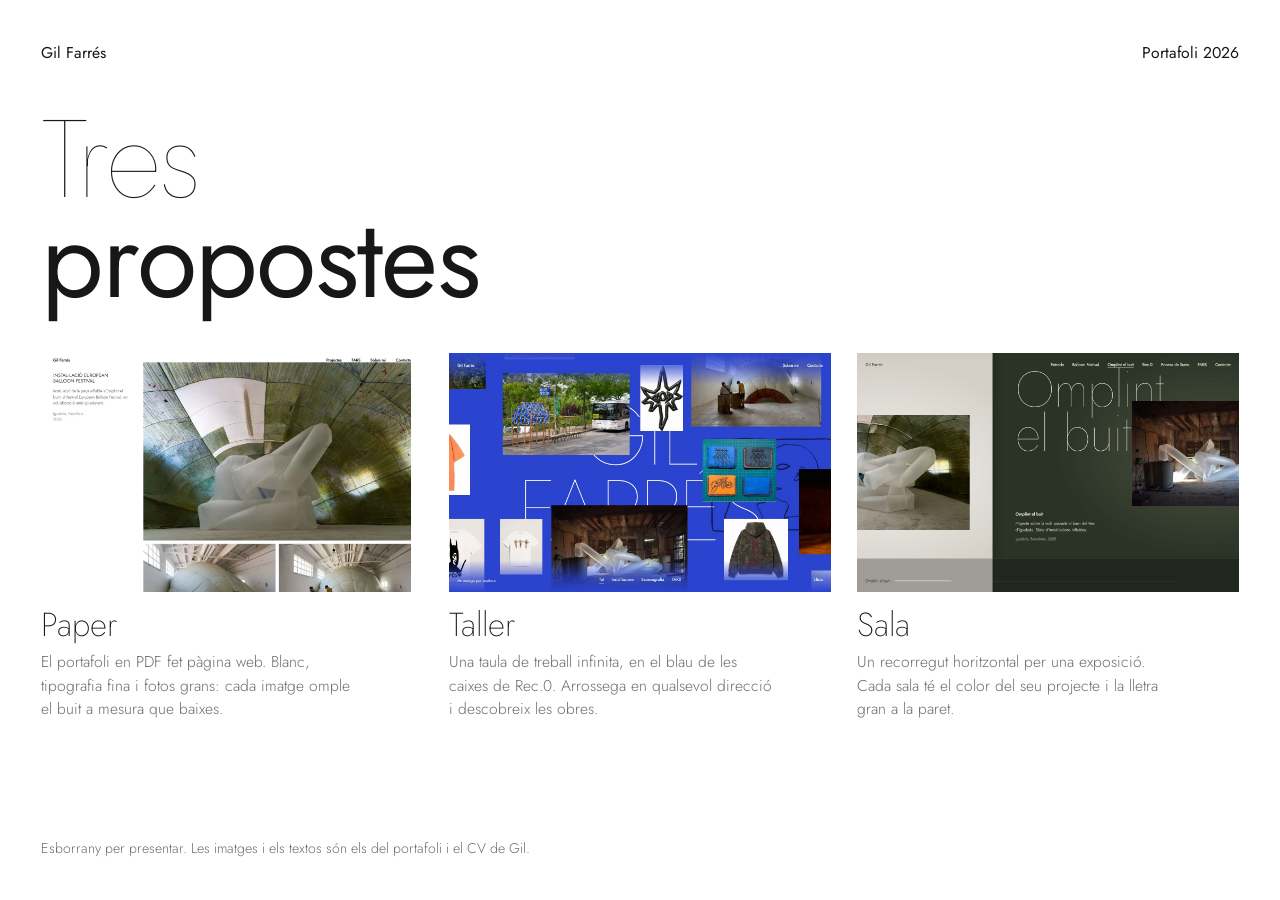
==== docs/index.html @ add0188c "Tres propuestas de web para el portafolio de Gil Farrés Paper (fiel al PDF), Taller (lienzo infinito" ====
<!doctype html>
<html lang="ca">
<head>
  <meta charset="utf-8">
  <meta name="viewport" content="width=device-width, initial-scale=1">
  <title>Gil Farrés · Tres propostes de web</title>
  <meta name="description" content="Tres propostes de disseny per al portafoli web de Gil Farrés.">
  <meta name="robots" content="noindex, nofollow">
  <link rel="icon" href="assets/favicon.svg" type="image/svg+xml">
  <link rel="preload" href="assets/fonts/jost-latin-wght-normal.woff2" as="font" type="font/woff2" crossorigin>
  <link rel="stylesheet" href="assets/css/base.css">
  <style>
    :root { --ink: #171717; --mute: #6d6d6d; --line: #d9d9d9; --m: clamp(16px, 3.2vw, 48px); }
    html { background: #fff; color: var(--ink); }
    body { font-weight: 300; line-height: 1.5; padding: var(--m); min-height: 100svh; display: flex; flex-direction: column; }

    header { display: flex; justify-content: space-between; align-items: baseline; font-size: .98rem; font-weight: 400; }
    h1 {
      margin: clamp(1.8rem, 5vh, 4rem) 0 clamp(1.8rem, 5vh, 3.5rem);
      font-size: clamp(3rem, min(8.6vw, 17vh), 11rem); font-weight: 100; line-height: .9; letter-spacing: -.015em;
    }
    h1 b { font-weight: 390; }

    .tria { display: grid; grid-template-columns: repeat(3, minmax(0, 1fr)); gap: clamp(14px, 2vw, 32px); }
    .opcio { display: block; text-decoration: none; }
    .opcio__img { aspect-ratio: 16 / 10; overflow: hidden; background: #eee; }
    .opcio__img img { width: 100%; height: 100%; object-fit: cover; transition: transform .7s cubic-bezier(.2, .7, .2, 1); }
    .opcio:hover .opcio__img img, .opcio:focus-visible .opcio__img img { transform: scale(1.04); }
    .opcio h2 { margin-top: 1rem; font-size: clamp(1.5rem, 2.6vw, 2.4rem); font-weight: 200; line-height: 1; }
    .opcio p { margin-top: .6rem; max-width: 36ch; font-size: .98rem; color: var(--mute); text-wrap: pretty; }
    .opcio:hover h2 { text-decoration: underline; text-decoration-thickness: .04em; text-underline-offset: .2em; }

    footer { margin-top: auto; padding-top: clamp(1.4rem, 4vh, 3rem); font-size: .88rem; color: var(--mute); }

    @media (max-width: 860px) { .tria { grid-template-columns: 1fr; gap: 2.4rem; } }
  </style>
</head>
<body>
  <header>
    <span>Gil Farrés</span>
    <span>Portafoli 2026</span>
  </header>

  <main>
    <h1>Tres<br><b>propostes</b></h1>

    <div class="tria">
      <a class="opcio" href="paper/">
        <div class="opcio__img"><img src="assets/thumbs/paper.jpg" width="1440" height="900" alt="Vista de la proposta Paper: fons blanc, títol del projecte a l’esquerra i una gran fotografia d’una instal·lació inflable." loading="eager"></div>
        <h2>Paper</h2>
        <p>El portafoli en PDF fet pàgina web. Blanc, tipografia fina i fotos grans: cada imatge omple el buit a mesura que baixes.</p>
      </a>
      <a class="opcio" href="taller/">
        <div class="opcio__img"><img src="assets/thumbs/taller.jpg" width="1440" height="900" alt="Vista de la proposta Taller: un taulell de color blau cobalt ple de fotografies i dibuixos escampats, amb el nom de Gil al fons." loading="eager"></div>
        <h2>Taller</h2>
        <p>Una taula de treball infinita, en el blau de les caixes de Rec.0. Arrossega en qualsevol direcció i descobreix les obres.</p>
      </a>
      <a class="opcio" href="sala/">
        <div class="opcio__img"><img src="assets/thumbs/sala.jpg" width="1440" height="900" alt="Vista de la proposta Sala: dues sales de color diferent amb rotulació gran a la paret i fotografies penjades." loading="eager"></div>
        <h2>Sala</h2>
        <p>Un recorregut horitzontal per una exposició. Cada sala té el color del seu projecte i la lletra gran a la paret.</p>
      </a>
    </div>
  </main>

  <footer>Esborrany per presentar. Les imatges i els textos són els del portafoli i el CV de Gil.</footer>
</body>
</html>
---- docs/assets/css/base.css ----
/*
  Base comuna a les tres propostes: tipografia autoallotjada, reinici mínim i qualitat bàsica
  (focus visible, moviment reduït). Cada proposta defineix el seu propi disseny a la seva carpeta.

  Tipografia: Jost (SIL Open Font License), una geomètrica propera a l'ITC Avant Garde Gothic del portafoli.
  Si Gil té Adobe Creative Cloud es pot carregar la font original amb Adobe Fonts (cal revisar la llicència web).
*/
@font-face {
  font-family: 'Jost';
  src: url('../fonts/jost-latin-wght-normal.woff2') format('woff2-variations'),
       url('../fonts/jost-latin-wght-normal.woff2') format('woff2');
  font-weight: 100 900;
  font-style: normal;
  font-display: swap;
}

*, *::before, *::after { box-sizing: border-box; }

html {
  -webkit-text-size-adjust: 100%;
  text-size-adjust: 100%;
  hanging-punctuation: first last;
}

body {
  margin: 0;
  font-family: 'Jost', 'Avenir Next', 'Century Gothic', 'Segoe UI', system-ui, sans-serif;
  font-kerning: normal;
  text-rendering: optimizeLegibility;
  -webkit-font-smoothing: antialiased;
  -moz-osx-font-smoothing: grayscale;
}

img, picture, video, canvas, svg { display: block; max-width: 100%; }
img { height: auto; }

h1, h2, h3, p, figure, ul, ol, dl, dd { margin: 0; }
ul, ol { padding: 0; list-style: none; }

button { font: inherit; color: inherit; background: none; border: 0; padding: 0; cursor: pointer; }
a { color: inherit; text-decoration-thickness: .06em; text-underline-offset: .22em; }

:focus-visible {
  outline: 2px solid currentColor;
  outline-offset: 3px;
}

.visually-hidden {
  position: absolute !important;
  width: 1px; height: 1px;
  margin: -1px; padding: 0; border: 0;
  overflow: hidden;
  clip-path: inset(50%);
  white-space: nowrap;
}

.skip-link {
  position: fixed; left: 1rem; top: -4rem; z-index: 1000;
  padding: .6rem 1rem; background: #fff; color: #111;
  transition: top .2s;
}
.skip-link:focus { top: 1rem; }
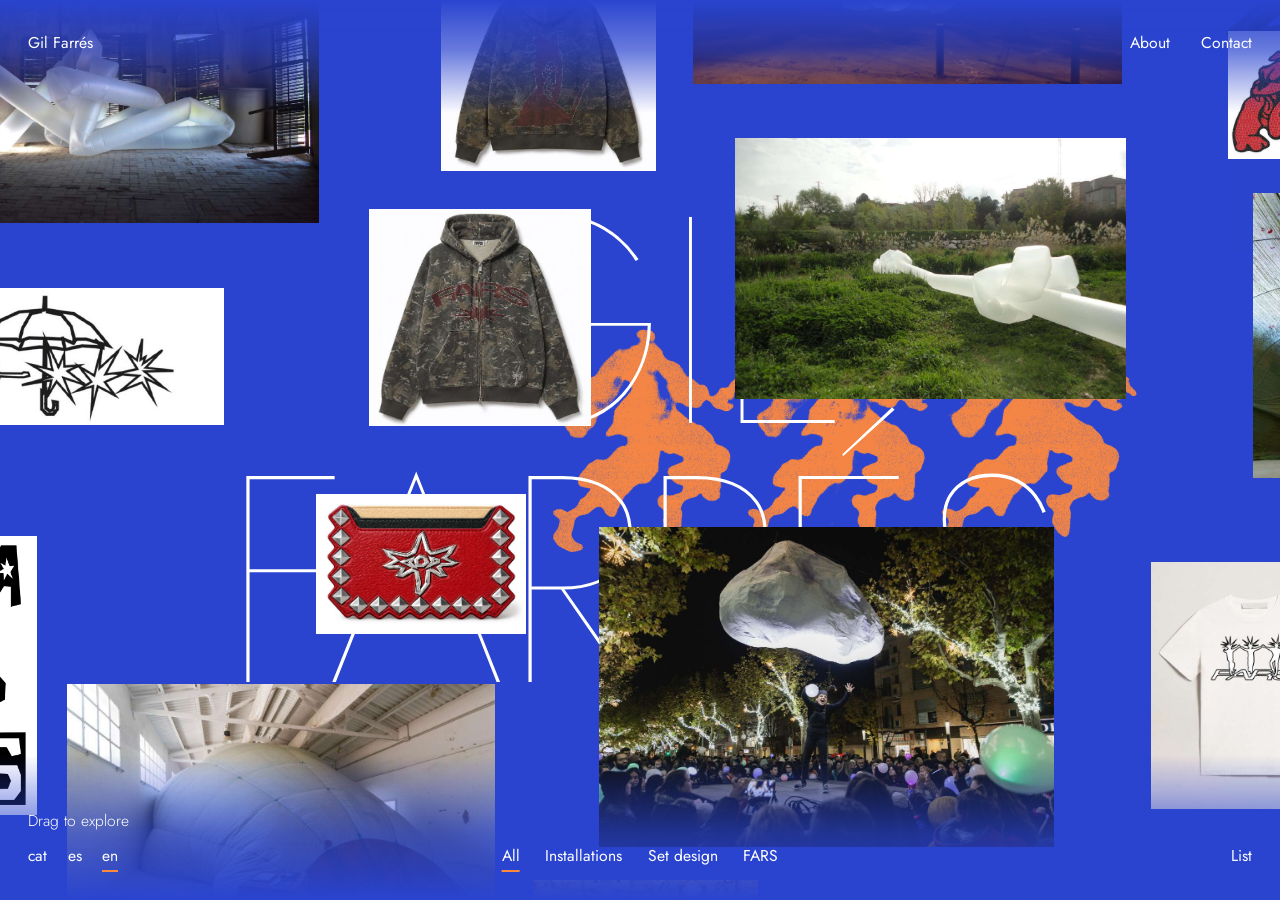
==== commit 5d76a8d6: "Taller pasa a ser la pagina principal; Paper y Sala quedan aparcadas; acuerdos - La raiz (/) es ahor" ====
--- a/docs/index.html
+++ b/docs/index.html
@@ -2,67 +2,81 @@
 <html lang="ca">
 <head>
   <meta charset="utf-8">
-  <meta name="viewport" content="width=device-width, initial-scale=1">
-  <title>Gil Farrés · Tres propostes de web</title>
-  <meta name="description" content="Tres propostes de disseny per al portafoli web de Gil Farrés.">
+  <meta name="viewport" content="width=device-width, initial-scale=1, viewport-fit=cover">
+  <title>Gil Farrés · Taller</title>
+  <meta name="description" content="Taula de treball de Gil Farrés: instal·lacions, escenografia i la marca FARS.">
   <meta name="robots" content="noindex, nofollow">
+  <meta name="theme-color" content="#2a44cf">
   <link rel="icon" href="assets/favicon.svg" type="image/svg+xml">
   <link rel="preload" href="assets/fonts/jost-latin-wght-normal.woff2" as="font" type="font/woff2" crossorigin>
   <link rel="stylesheet" href="assets/css/base.css">
-  <style>
-    :root { --ink: #171717; --mute: #6d6d6d; --line: #d9d9d9; --m: clamp(16px, 3.2vw, 48px); }
-    html { background: #fff; color: var(--ink); }
-    body { font-weight: 300; line-height: 1.5; padding: var(--m); min-height: 100svh; display: flex; flex-direction: column; }
+  <link rel="stylesheet" href="assets/css/viewer.css">
+  <link rel="stylesheet" href="assets/css/taller.css">
+  <!-- Ordre important: data.js crea GIL i comença a descarregar el contingut (docs/content/*.json);
+       i18n.js hi afegeix l'idioma; taller.js espera GIL.ready i construeix la pàgina. -->
+  <script src="assets/js/data.js"></script>
+  <script src="assets/js/viewer.js"></script>
+  <script src="assets/js/i18n.js" defer></script>
+  <script src="assets/js/taller.js" defer></script>
+</head>
+<body data-view="canvas">
+  <a class="skip-link" href="#llista" data-i18n="skip">Salta a la llista d’obres</a>
 
-    header { display: flex; justify-content: space-between; align-items: baseline; font-size: .98rem; font-weight: 400; }
-    h1 {
-      margin: clamp(1.8rem, 5vh, 4rem) 0 clamp(1.8rem, 5vh, 3.5rem);
-      font-size: clamp(3rem, min(8.6vw, 17vh), 11rem); font-weight: 100; line-height: .9; letter-spacing: -.015em;
-    }
-    h1 b { font-weight: 390; }
+  <!-- Filtre SVG: converteix un dibuix negre sobre blanc en traç taronja transparent (capa d'accent del fons) -->
+  <svg width="0" height="0" style="position:absolute" aria-hidden="true" focusable="false">
+    <!-- La regió del filtre = la caixa de la imatge. Per defecte s'estén un 10 % més i, com que la fórmula
+         converteix el «negre transparent» en taronja opac, apareixien franges massisses a les vores. -->
+    <filter id="tint-orange" x="0" y="0" width="100%" height="100%" color-interpolation-filters="sRGB">
+      <feColorMatrix type="matrix" values="0 0 0 0 1   0 0 0 0 0.541   0 0 0 0 0.239   -0.2976 -1.0013 -0.1011 0 1.25"/>
+    </filter>
+  </svg>
 
-    .tria { display: grid; grid-template-columns: repeat(3, minmax(0, 1fr)); gap: clamp(14px, 2vw, 32px); }
-    .opcio { display: block; text-decoration: none; }
-    .opcio__img { aspect-ratio: 16 / 10; overflow: hidden; background: #eee; }
-    .opcio__img img { width: 100%; height: 100%; object-fit: cover; transition: transform .7s cubic-bezier(.2, .7, .2, 1); }
-    .opcio:hover .opcio__img img, .opcio:focus-visible .opcio__img img { transform: scale(1.04); }
-    .opcio h2 { margin-top: 1rem; font-size: clamp(1.5rem, 2.6vw, 2.4rem); font-weight: 200; line-height: 1; }
-    .opcio p { margin-top: .6rem; max-width: 36ch; font-size: .98rem; color: var(--mute); text-wrap: pretty; }
-    .opcio:hover h2 { text-decoration: underline; text-decoration-thickness: .04em; text-underline-offset: .2em; }
+  <h1 class="wordmark">
+    <span>GIL</span>
+    <span>FARRÉS</span>
+  </h1>
 
-    footer { margin-top: auto; padding-top: clamp(1.4rem, 4vh, 3rem); font-size: .88rem; color: var(--mute); }
+  <!-- El taulell: dues capes que es mouen a velocitats diferents.
+       La del fons és germana (no filla) perquè el multiply es fongui amb el blau i amb el nom. -->
+  <div class="world world--back" aria-hidden="true">
+    <div class="layer" id="layer-back"></div>
+  </div>
+  <div class="world world--accent" aria-hidden="true">
+    <div class="layer" id="layer-accent"></div>
+  </div>
+  <div class="world" id="world" data-i18n-aria="world_aria" aria-label="Taula de treball. Arrossega per explorar les obres.">
+    <div class="layer" id="layer-main"></div>
+  </div>
 
-    @media (max-width: 860px) { .tria { grid-template-columns: 1fr; gap: 2.4rem; } }
-  </style>
-</head>
-<body>
-  <header>
-    <span>Gil Farrés</span>
-    <span>Portafoli 2026</span>
+  <header class="ui ui--top">
+    <button class="ui__home" type="button" id="home">Gil Farrés</button>
+    <nav class="ui__nav" data-i18n-aria="nav_aria" aria-label="Informació">
+      <button type="button" id="open-about" data-i18n="about">Sobre mi</button>
+      <a href="mailto:gilfarres@gmail.com" data-i18n="contact">Contacte</a>
+    </nav>
   </header>
 
-  <main>
-    <h1>Tres<br><b>propostes</b></h1>
+  <div class="ui ui--bottom">
+    <!-- Abaix a l'esquerra: idioma (en contrapunt al botó Llista/Taulell de la dreta) -->
+    <div class="ui__left">
+      <p class="hint" id="hint" data-i18n="hint">Arrossega per explorar</p>
+      <!-- El nom visible és el codi curt; el nom accessible és l'idioma sencer (comença igual: «Català», «Español», «English») -->
+      <div class="langs" role="group" data-i18n-aria="lang_aria" aria-label="Llengua">
+        <button type="button" data-lang="ca" lang="ca" aria-label="Català" aria-pressed="true">cat</button>
+        <button type="button" data-lang="es" lang="es" aria-label="Español" aria-pressed="false">es</button>
+        <button type="button" data-lang="en" lang="en" aria-label="English" aria-pressed="false">en</button>
+      </div>
+    </div>
+    <div class="filters" role="group" data-i18n-aria="filters_aria" aria-label="Filtra les obres" id="filters"></div>
+    <button class="viewtoggle" type="button" id="viewtoggle" aria-pressed="false">Llista</button>
+  </div>
 
-    <div class="tria">
-      <a class="opcio" href="paper/">
-        <div class="opcio__img"><img src="assets/thumbs/paper.jpg" width="1440" height="900" alt="Vista de la proposta Paper: fons blanc, títol del projecte a l’esquerra i una gran fotografia d’una instal·lació inflable." loading="eager"></div>
-        <h2>Paper</h2>
-        <p>El portafoli en PDF fet pàgina web. Blanc, tipografia fina i fotos grans: cada imatge omple el buit a mesura que baixes.</p>
-      </a>
-      <a class="opcio" href="taller/">
-        <div class="opcio__img"><img src="assets/thumbs/taller.jpg" width="1440" height="900" alt="Vista de la proposta Taller: un taulell de color blau cobalt ple de fotografies i dibuixos escampats, amb el nom de Gil al fons." loading="eager"></div>
-        <h2>Taller</h2>
-        <p>Una taula de treball infinita, en el blau de les caixes de Rec.0. Arrossega en qualsevol direcció i descobreix les obres.</p>
-      </a>
-      <a class="opcio" href="sala/">
-        <div class="opcio__img"><img src="assets/thumbs/sala.jpg" width="1440" height="900" alt="Vista de la proposta Sala: dues sales de color diferent amb rotulació gran a la paret i fotografies penjades." loading="eager"></div>
-        <h2>Sala</h2>
-        <p>Un recorregut horitzontal per una exposició. Cada sala té el color del seu projecte i la lletra gran a la paret.</p>
-      </a>
-    </div>
-  </main>
+  <!-- Vista alternativa en llista (teclat, lectors de pantalla, moviment reduït) -->
+  <main class="list" id="llista" hidden></main>
 
-  <footer>Esborrany per presentar. Les imatges i els textos són els del portafoli i el CV de Gil.</footer>
+  <dialog class="about" id="about" aria-labelledby="about-t"></dialog>
+
+  <!-- Sense JavaScript no hi ha selector d'idioma: el missatge surt en els tres -->
+  <noscript><p style="position:fixed;inset:auto 1rem 1rem;color:#fff">Aquest web necessita JavaScript per mostrar les obres. · Esta web necesita JavaScript para mostrar las obras. · This site needs JavaScript to show the works.</p></noscript>
 </body>
 </html>
--- a/docs/assets/css/viewer.css
+++ b/docs/assets/css/viewer.css
@@ -0,0 +1,57 @@
+/* Visor d'imatge ampliada (compartit per Taller i Sala). Es pot tematitzar amb --viewer-bg / --viewer-ink. */
+.viewer {
+  position: fixed; inset: 0;
+  width: 100%; height: 100%;
+  max-width: none; max-height: none;
+  margin: 0; padding: 0; border: 0;
+  background: var(--viewer-bg, #101010);
+  color: var(--viewer-ink, #f3f1ec);
+  font-family: inherit;
+  overscroll-behavior: contain;
+}
+.viewer[open] { display: grid; grid-template-rows: minmax(0, 1fr) auto; }
+.viewer::backdrop { background: var(--viewer-bg, #101010); }
+
+.viewer__stage {
+  min-height: 0;
+  display: flex; align-items: center; justify-content: center;
+  padding: clamp(1rem, 4vw, 3rem) clamp(1rem, 4vw, 3rem) 0;
+  touch-action: pan-y pinch-zoom;
+}
+/* La imatge ocupa tot l'espai disponible (viewer.js limita l'ampliació a 1,8× la mida original) */
+.viewer__img {
+  width: 100%; height: 100%;
+  object-fit: contain;
+  transition: opacity .28s ease;
+}
+.viewer__img.is-swapping { opacity: 0; }
+
+.viewer__bar {
+  display: flex; flex-wrap: wrap; gap: 1rem 2rem;
+  align-items: flex-end; justify-content: space-between;
+  padding: 1.1rem clamp(1rem, 4vw, 3rem) 1.3rem;
+  font-size: .95rem; line-height: 1.4; font-weight: 300;
+}
+.viewer__cap { max-width: 58ch; }
+.viewer__title { font-weight: 500; }
+.viewer__meta { opacity: .72; }
+.viewer__text { margin-top: .35rem; opacity: .85; }
+
+.viewer__nav { display: flex; gap: 1.6rem; font-weight: 400; }
+.viewer__nav button { padding: .35rem 0; border-bottom: 1px solid transparent; }
+.viewer__nav button:hover { border-bottom-color: var(--viewer-accent, currentColor); }
+.viewer :focus-visible { outline-color: var(--viewer-accent, currentColor); }
+.viewer__nav button[disabled] { opacity: .3; pointer-events: none; }
+
+/* Transició de la foto cap al visor (només si el navegador suporta View Transitions) */
+::view-transition-group(viewer-img) {
+  animation-duration: .5s;
+  animation-timing-function: cubic-bezier(.2, .75, .15, 1);
+}
+::view-transition-old(viewer-img),
+::view-transition-new(viewer-img) { height: 100%; object-fit: contain; }
+
+@media (prefers-reduced-motion: reduce) {
+  .viewer__img { transition: none; }
+  ::view-transition-group(*) { animation-duration: .001s !important; }
+}
--- a/docs/assets/css/taller.css
+++ b/docs/assets/css/taller.css
@@ -0,0 +1,219 @@
+/*
+  Proposta 2 · Taller
+  Una taula de treball infinita en blau cobalt (el de les caixes de Rec.0). Les obres es poden arrossegar
+  en totes direccions; el nom queda fix al fons. Un sol gest: el taulell amb inèrcia i dues profunditats.
+*/
+:root {
+  --cobalt: #2a44cf;
+  --cobalt-deep: #1d33ad;
+  --on: #ffffff;
+  /* Accent: el taronja de la columna de Rec.0 i de les seves samarretes, una mica més clar perquè
+     tingui ≥ 3:1 de contrast sobre el blau (línies i anells de focus). El text sobre taronja va en blau marí (7:1). */
+  --orange: #ff8a3d;
+  --navy: #0d1650;
+  --margin: clamp(14px, 2.2vw, 32px);
+  --viewer-bg: var(--cobalt-deep);
+  --viewer-ink: #ffffff;
+  --viewer-accent: var(--orange);
+}
+::selection { background: var(--orange); color: var(--navy); }
+
+html { background: var(--cobalt); color: var(--on); }
+body {
+  min-height: 100svh;
+  background: var(--cobalt);
+  color: var(--on);
+  font-weight: 300;
+  /* La pàgina mai fa scroll (ni al taulell ni a la llista): la llista té el seu propi contenidor amb scroll.
+     Així la pàgina no guanya ni perd barra en canviar de vista i res de l'interfície es belluga. */
+  overflow: hidden;
+  overscroll-behavior: none;
+}
+
+/* Missatge si el contingut no es pot carregar (content/*.json) */
+.load-error { position: fixed; inset: 0; z-index: 10; display: grid; place-content: center; padding: 2rem; text-align: center; font-size: 1.15rem; max-width: 36rem; margin: auto; }
+body[data-view="error"] .ui, body[data-view="error"] .world, body[data-view="error"] .wordmark { display: none; }
+
+/* ───── El nom, fix al fons ───── */
+/* Capes (de baix a dalt): dibuixos del fons (z 1) · el nom (z 2, abans al DOM) · fotos (z 2, després al DOM) */
+.wordmark {
+  position: fixed; inset: 0; z-index: 2;
+  display: grid; place-content: center; text-align: center;
+  font-size: min(23vw, 36svh);
+  font-weight: 100; line-height: .88; letter-spacing: -.01em;
+  pointer-events: none; user-select: none;
+}
+.wordmark span { display: block; }
+body[data-view="list"] .wordmark { display: none; }
+
+/* ───── Taulell ───── */
+.world {
+  position: fixed; inset: 0; z-index: 2;
+  overflow: hidden;
+  cursor: grab;
+  touch-action: none;
+  user-select: none; -webkit-user-select: none;
+  animation: arriba 1.5s cubic-bezier(.16, .8, .2, 1) both;
+}
+.world.is-dragging { cursor: grabbing; }
+.world--back { z-index: 1; pointer-events: none; mix-blend-mode: multiply; cursor: auto; }
+/* capa d'accent: mateixa profunditat que el fons, però sense multiply (el taronja no es fon amb el blau) */
+.world--accent { z-index: 1; pointer-events: none; cursor: auto; }
+body[data-view="list"] .world { display: none; }
+
+@keyframes arriba {
+  from { opacity: 0; transform: scale(.66); }
+  35%  { opacity: 1; }
+  to   { opacity: 1; transform: scale(1); }
+}
+
+.layer { position: absolute; inset: 0; will-change: transform; }
+.tile { position: absolute; }
+
+.piece {
+  position: absolute;
+  display: block; padding: 0;
+  cursor: inherit;
+  transition: opacity .45s ease, filter .45s ease, transform .5s cubic-bezier(.2, .8, .2, 1);
+  -webkit-tap-highlight-color: transparent;
+}
+.piece img { width: 100%; height: auto; pointer-events: none; -webkit-user-drag: none; }
+.piece:hover, .piece:focus-visible, .piece.is-focus { transform: scale(1.035); z-index: 3; }
+.piece:focus-visible, .piece.is-focus { outline: 3px solid var(--orange); outline-offset: 5px; }
+.piece.is-dim { opacity: .14; filter: saturate(0); pointer-events: none; }
+
+/* rètol que apareix en passar per sobre una obra: etiqueta taronja amb text blau marí */
+.piece__cap {
+  position: absolute; left: 0; top: 100%; margin-top: .6rem;
+  padding: .3rem .6rem;
+  background: var(--orange); color: var(--navy);
+  font-size: .82rem; font-weight: 500; line-height: 1.2; white-space: nowrap;
+  opacity: 0; transform: translateY(-3px);
+  transition: opacity .25s ease, transform .25s ease;
+  pointer-events: none;
+}
+.piece:hover .piece__cap, .piece:focus-visible .piece__cap, .piece.is-focus .piece__cap { opacity: 1; transform: none; }
+
+/* capa del fons: grafisme FARS en negre; el multiply de .world--back el fon amb el blau */
+.art { position: absolute; opacity: .7; pointer-events: none; }
+.art img { width: 100%; height: auto; }
+.art--orange { opacity: .95; }
+.art--orange img { filter: url(#tint-orange); clip-path: inset(1px); }   /* 1px: evita una línia a la vora per l'antialiàsing */
+
+/* ───── Interfície ───── */
+.ui {
+  position: fixed; left: 0; right: 0; z-index: 5;
+  display: flex; justify-content: space-between; align-items: baseline; gap: 1.5rem;
+  padding: var(--margin);
+  font-size: .98rem; font-weight: 400;
+  pointer-events: none;
+}
+.ui > *, .ui button, .ui a { pointer-events: auto; }
+.ui--top { top: 0; padding-top: max(var(--margin), env(safe-area-inset-top)); }
+.ui--bottom { bottom: 0; align-items: flex-end; padding-bottom: max(var(--margin), env(safe-area-inset-bottom)); }
+/* degradat de blau a les vores perquè el text es llegeixi sobre qualsevol foto */
+.ui::before {
+  content: ''; position: absolute; inset: 0; z-index: -1; pointer-events: none;
+}
+.ui--top::before { background: linear-gradient(to bottom, var(--cobalt) 0%, color-mix(in srgb, var(--cobalt) 70%, transparent) 45%, transparent 100%); bottom: -1.6rem; }
+.ui--bottom::before { background: linear-gradient(to top, var(--cobalt) 0%, color-mix(in srgb, var(--cobalt) 70%, transparent) 45%, transparent 100%); top: -1.6rem; }
+/* a la llista, franja blava sòlida (el contingut passa per sota), sense tapar la barra de scroll */
+body[data-view="list"] .ui::before { background: var(--cobalt); right: var(--sbw, 0px); }
+.ui__nav { display: flex; gap: clamp(1rem, 2.4vw, 2rem); }
+.ui a { text-decoration: none; }
+.ui button, .ui a { padding-block: .2rem; border-bottom: 2px solid transparent; }
+.ui button:hover, .ui a:hover, .ui [aria-pressed="true"] { border-bottom-color: var(--orange); }
+.ui :focus-visible { outline-color: var(--orange); }
+
+/* Abaix a l'esquerra: la pista (només al principi) damunt dels botons d'idioma, que es queden sempre */
+.ui__left { display: flex; flex-direction: column; align-items: flex-start; gap: .55rem; margin-right: auto; }
+.hint { transition: opacity .6s ease; font-weight: 300; }
+.hint.is-gone { opacity: 0; }
+.langs { display: flex; gap: clamp(.8rem, 1.6vw, 1.3rem); }
+.filters { display: flex; gap: clamp(.9rem, 2vw, 1.8rem); flex-wrap: wrap; justify-content: center; position: absolute; left: 50%; bottom: max(var(--margin), env(safe-area-inset-bottom)); transform: translateX(-50%); }
+.viewtoggle { margin-left: auto; }
+
+/* ───── Vista en llista ───── */
+body[data-view="list"] .filters,
+body[data-view="list"] .hint { display: none; }
+.list {
+  position: fixed; inset: 0; z-index: 2;          /* contenidor amb scroll propi, a pantalla completa */
+  overflow-y: auto; overscroll-behavior: contain;
+  padding: 8rem var(--margin) 8rem;
+  display: grid; align-content: start; gap: clamp(4rem, 10vw, 8rem);
+}
+.list:focus { outline: none; }                    /* només rep el focus per programa (teclat: RePàg, fletxes) */
+.list[hidden] { display: none; }
+
+/* Barra de scroll: fons invisible i barra taronja (com la resta d'accents), sense fletxes.
+   · Chrome, Edge i Safari: ::-webkit-scrollbar (és l'únic que permet treure les fletxes de Windows).
+     Atenció: si aquí també hi hagués scrollbar-color, Chrome ignoraria tot això.
+   · Firefox: les propietats estàndard scrollbar-width / scrollbar-color. */
+.list::-webkit-scrollbar, .about::-webkit-scrollbar { width: 12px; }
+.list::-webkit-scrollbar-track, .about::-webkit-scrollbar-track,
+.list::-webkit-scrollbar-corner, .about::-webkit-scrollbar-corner { background: transparent; }
+.list::-webkit-scrollbar-button, .about::-webkit-scrollbar-button { display: none; }
+.list::-webkit-scrollbar-thumb, .about::-webkit-scrollbar-thumb {
+  background: var(--orange);
+  border: 3px solid transparent; background-clip: padding-box;     /* queda una barra fina (6 px) dins d'una zona d'agafar de 12 px */
+  min-height: 3rem;
+}
+.list::-webkit-scrollbar-thumb:hover, .about::-webkit-scrollbar-thumb:hover { background-color: #ffa565; background-clip: padding-box; }
+@supports not selector(::-webkit-scrollbar) {
+  .list, .about { scrollbar-width: thin; scrollbar-color: var(--orange) transparent; }
+}
+.list__item { display: grid; grid-template-columns: repeat(12, minmax(0, 1fr)); column-gap: 12px; row-gap: 1.2rem; }
+.list__head { grid-column: 1 / span 4; }
+.list__head h2 { font-size: clamp(1.7rem, 3.2vw, 3rem); font-weight: 200; line-height: 1.05; text-wrap: balance; }
+.list__head p { margin-top: .8rem; max-width: 36ch; font-size: .98rem; text-wrap: pretty; }
+.list__head .meta { opacity: .75; font-size: .9rem; }
+.list__thumbs { grid-column: 6 / -1; display: flex; flex-wrap: wrap; gap: 12px; align-items: flex-start; }
+.list__thumbs button { display: block; padding: 0; flex: 0 1 auto; }
+.list__thumbs img { height: clamp(110px, 17vw, 230px); width: auto; }
+.list__thumbs button:hover img, .list__thumbs button:focus-visible img { outline: 3px solid var(--orange); outline-offset: 3px; }
+.list__thumbs button:focus-visible { outline: none; }
+
+/* ───── Sobre mi ───── */
+.about {
+  position: fixed; inset: 0; width: 100%; height: 100%; max-width: none; max-height: none;
+  margin: 0; padding: 0; border: 0;
+  background: var(--cobalt-deep); color: #fff;
+  overflow: auto; overscroll-behavior: contain;
+}
+.about::backdrop { background: var(--cobalt-deep); }
+.about__inner {
+  padding: 5.5rem var(--margin) 4rem;
+  display: grid; grid-template-columns: repeat(12, minmax(0, 1fr)); column-gap: 12px; row-gap: 2.4rem;
+  max-width: 1500px; margin-inline: auto;
+}
+.about__close { position: fixed; top: var(--margin); right: var(--margin); z-index: 2; font-size: .98rem; font-weight: 400; border-bottom: 2px solid transparent; padding-block: .2rem; }
+.about__close:hover { border-bottom-color: var(--orange); }
+.about a { text-decoration-color: var(--orange); text-decoration-thickness: 2px; }
+.about :focus-visible { outline-color: var(--orange); }
+.about h2 { grid-column: 1 / -1; font-size: clamp(2.4rem, 7vw, 6.5rem); font-weight: 100; line-height: .95; letter-spacing: -.01em; }
+.about figure { grid-column: 1 / span 3; align-self: start; font-size: .88rem; }
+.about figure img { width: 100%; height: auto; margin-bottom: .5rem; }
+.about__text { grid-column: 5 / span 7; display: grid; gap: 1.1rem; font-size: 1.06rem; text-wrap: pretty; }
+.about__block { grid-column: 5 / span 7; }
+.about__block h3 { font-size: 1.05rem; font-weight: 500; margin-bottom: .9rem; }
+.about__block ul { display: grid; gap: .75rem; font-size: 1rem; }
+.about__block .yr { display: inline-block; min-width: 3.3rem; opacity: .7; }
+.about__links { grid-column: 5 / span 7; display: flex; flex-wrap: wrap; gap: .5rem 2rem; font-size: 1.1rem; }
+
+/* ───── Mòbil ───── */
+@media (max-width: 720px) {
+  .ui { font-size: .92rem; }
+  .ui--bottom { flex-wrap: wrap; row-gap: .8rem; }
+  .filters { position: static; transform: none; order: 3; width: 100%; justify-content: flex-start; }
+  .ui__left { order: 1; }
+  .viewtoggle { order: 2; }
+  .list__item { row-gap: 1.6rem; }
+  .list__head, .list__thumbs { grid-column: 1 / -1; }
+  .about figure { grid-column: 1 / span 7; }
+  .about__text, .about__block, .about__links { grid-column: 1 / -1; }
+}
+
+@media (prefers-reduced-motion: reduce) {
+  .world { animation: none; }
+  .piece, .piece__cap { transition: none; }
+}
